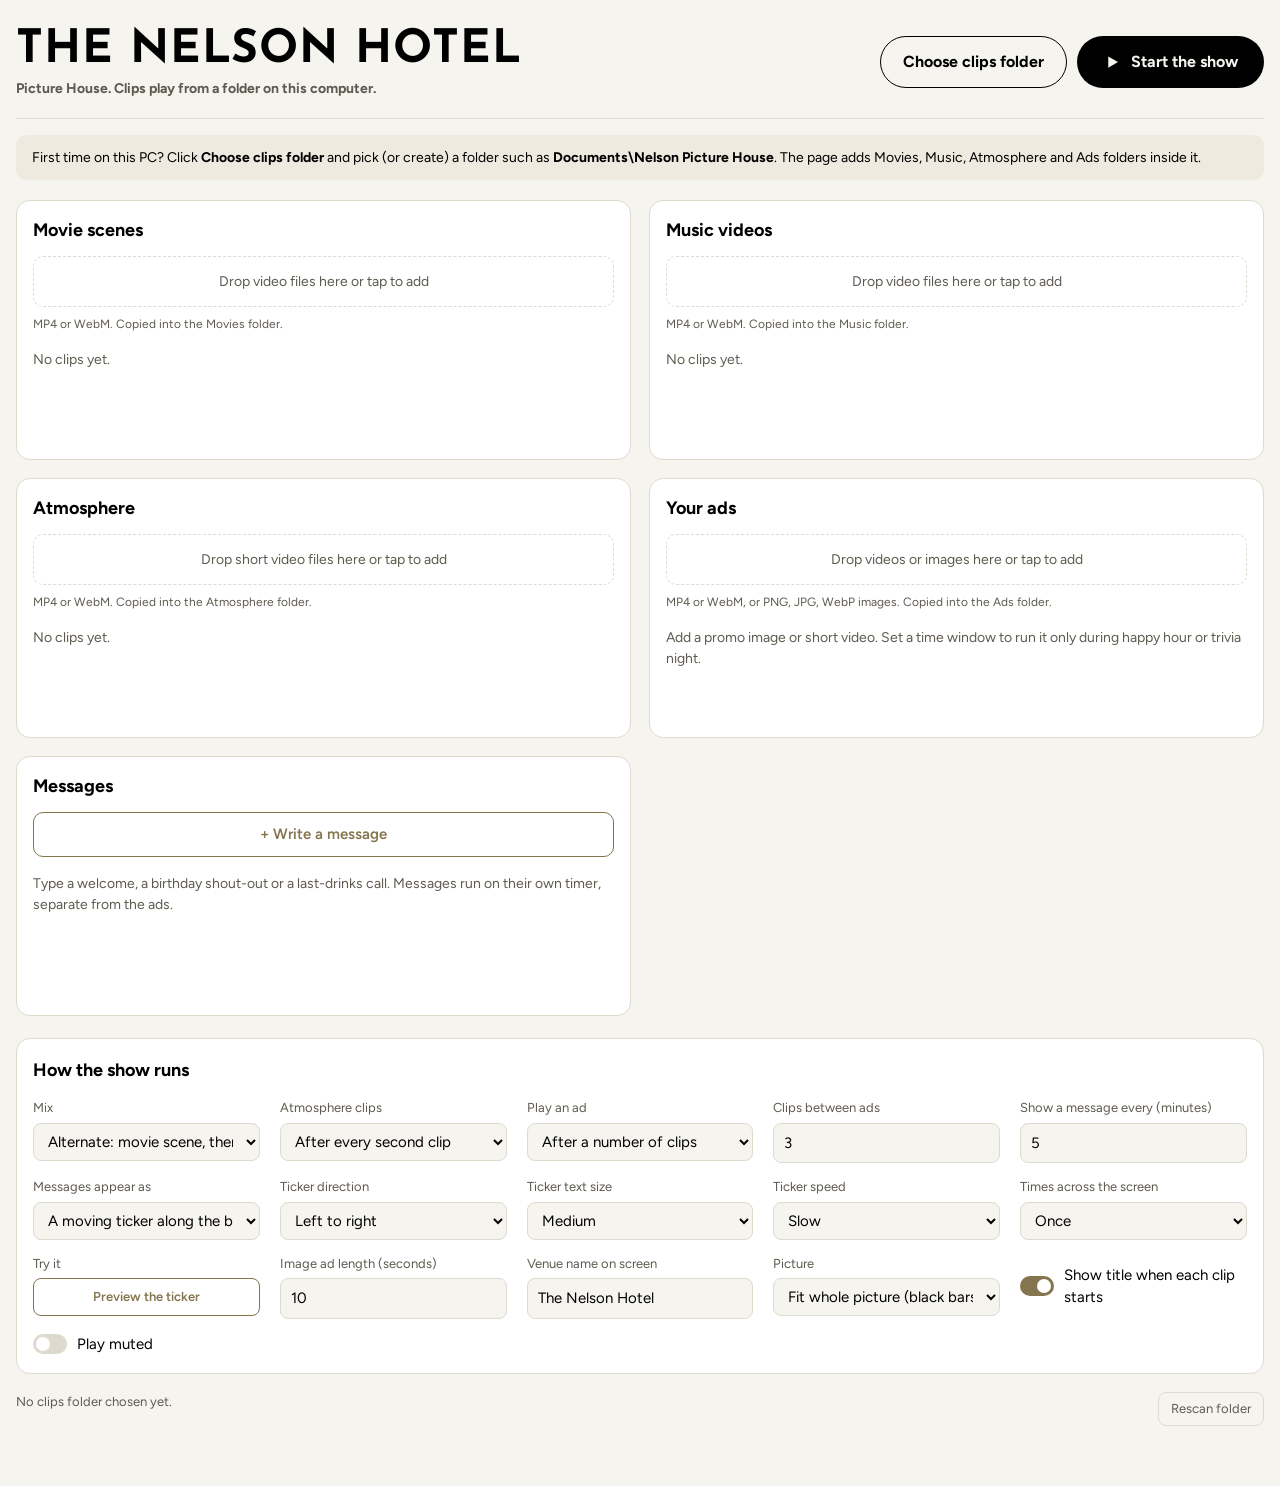
==== nelson/index.html @ 06bdaa3f "Add Nelson Hotel Picture House (plays clips from a folder on the PC)" ====
<!DOCTYPE html>
<html lang="en-AU">
<head>
<meta charset="utf-8">
<meta name="viewport" content="width=device-width, initial-scale=1, viewport-fit=cover">
<title>The Nelson Hotel Picture House</title>
<link rel="preconnect" href="https://fonts.googleapis.com">
<link rel="preconnect" href="https://fonts.gstatic.com" crossorigin>
<link href="https://fonts.googleapis.com/css2?family=Josefin+Sans:wght@500;600;700&family=Baskervville:ital,wght@0,400;0,600;0,700;1,400&family=Figtree:wght@400;500;600;700&display=swap" rel="stylesheet">
<style>
@font-face{font-family:"Hill House";src:url("fonts/HillHouse.woff") format("woff"),url("https://s39888.pcdn.co/wp-content/uploads/2021/12/Hill_House.woff") format("woff");font-display:swap}
:root{
  box-sizing:border-box;
  padding-top:env(safe-area-inset-top,0px);
  padding-bottom:env(safe-area-inset-bottom,0px);
  --bg:#F6F4EF; --surface:#FFFFFF; --ink:#000000; --muted:#5E5A50;
  --line:#DEDACE; --brass:#84754E; --brass-soft:#EEEADF; --velvet:#000000;
  --on-brass:#FFFFFF;
  --display:"Hill House", "Josefin Sans", "Futura", sans-serif;
  --serif:"Baskervville", Baskerville, Georgia, serif;
  --ui:"Figtree", system-ui, -apple-system, "Segoe UI", Roboto, sans-serif;
}
@media (prefers-color-scheme: dark){
  :root:not([data-theme="light"]){
    --bg:#0E0E0E; --surface:#1A1A1A; --ink:#FFFFFF; --muted:#ABA697;
    --line:#34322C; --brass:#B3A274; --brass-soft:#2C291F; --velvet:#B3A274; --on-brass:#000000;
  }
}
:root[data-theme="dark"]{
  --bg:#0E0E0E; --surface:#1A1A1A; --ink:#FFFFFF; --muted:#ABA697;
  --line:#34322C; --brass:#B3A274; --brass-soft:#2C291F; --velvet:#B3A274; --on-brass:#000000;
}
html{scroll-padding-top:env(safe-area-inset-top,0px)}
*,*::before,*::after{box-sizing:border-box}
body{margin:0;background:var(--bg);color:var(--ink);font:15px/1.5 var(--ui);-webkit-font-smoothing:antialiased}
button,input,select{font:inherit;color:inherit}
:focus-visible{outline:2px solid var(--brass);outline-offset:2px}

.wrap{max-width:1500px;margin:0 auto;padding:20px 16px 60px}
.top{display:flex;align-items:center;justify-content:space-between;gap:16px;flex-wrap:wrap;padding:8px 0 22px;border-bottom:1px solid var(--line);margin-bottom:24px}
.brand{font-family:var(--display);font-size:clamp(30px,5vw,46px);line-height:1;letter-spacing:.02em;margin:0;color:var(--ink)}
.brand small{display:block;font-family:var(--ui);font-size:14px;color:var(--muted);letter-spacing:0;margin-top:8px}
.play-btn{display:inline-flex;align-items:center;gap:10px;background:var(--velvet);color:var(--bg);border:0;border-radius:999px;padding:14px 26px;font-weight:700;font-size:16px;cursor:pointer}
.play-btn:hover{filter:brightness(1.08)}
.play-btn svg{width:18px;height:18px}

.grid{display:grid;grid-template-columns:repeat(2,minmax(0,1fr));gap:18px}
@media (min-width:1500px){.grid{grid-template-columns:repeat(4,minmax(0,1fr))}}
@media (max-width:640px){.grid{grid-template-columns:1fr}}
.reel{background:var(--surface);border:1px solid var(--line);border-radius:14px;display:flex;flex-direction:column;min-height:260px}
.reel-head{padding:16px 16px 12px;display:flex;justify-content:space-between;align-items:baseline;gap:8px}
.reel-head h2{margin:0;font-size:18px;font-weight:700}
.count{color:var(--muted);font-size:13px}
.drop{margin:0 16px 12px;border:1.5px dashed var(--line);border-radius:10px;padding:14px;text-align:center;color:var(--muted);font-size:14px;cursor:pointer;transition:border-color .15s,background .15s}
.drop:hover,.drop.over{border-color:var(--brass);background:var(--brass-soft);color:var(--ink)}
.drop input{display:none}
.drop.busy{pointer-events:none;opacity:.6}
.readonly .drop,.readonly .icon[data-a=del],.readonly .switch,.readonly #wipe{display:none}
.readonly .name,.readonly .detail input,.readonly .settings select,.readonly .settings input{pointer-events:none}
.limit{margin:-4px 16px 10px;font-size:12px;color:var(--muted)}
.items{list-style:none;margin:0;padding:0 8px 8px;display:flex;flex-direction:column;gap:2px}
.item{border-radius:8px;padding:8px}
.item:hover{background:var(--bg)}
.row{display:flex;align-items:center;gap:8px;flex-wrap:wrap}
.thumb{width:44px;height:30px;border-radius:4px;background:var(--bg);flex:none;object-fit:cover;display:grid;place-items:center;color:var(--muted);font-size:11px;border:1px solid var(--line)}
.name{flex:1 1 120px;min-width:90px;border:1px solid transparent;background:transparent;border-radius:6px;padding:4px 6px;font-weight:500;text-overflow:ellipsis}
.name:hover{border-color:var(--line)}
.name:focus{border-color:var(--brass);background:var(--surface)}
.icon{border:0;background:transparent;width:30px;height:30px;border-radius:6px;display:grid;place-items:center;color:var(--muted);cursor:pointer;flex:none}
.icon:hover{background:var(--line);color:var(--ink)}
.icon svg{width:16px;height:16px}
.switch{position:relative;width:34px;height:20px;flex:none}
.switch input{opacity:0;width:0;height:0;position:absolute}
.switch span{position:absolute;inset:0;background:var(--line);border-radius:20px;cursor:pointer;transition:background .15s}
.switch span::after{content:"";position:absolute;width:14px;height:14px;left:3px;top:3px;background:#fff;border-radius:50%;transition:transform .15s}
.switch input:checked+span{background:var(--brass)}
.switch input:checked+span::after{transform:translateX(14px)}
.switch input:focus-visible+span{outline:2px solid var(--brass);outline-offset:2px}
.item.off .name,.item.off .thumb{opacity:.45}
.detail{display:none;grid-template-columns:repeat(2,minmax(0,1fr));gap:8px 10px;padding:10px 4px 4px 54px;font-size:13px;color:var(--muted)}
.item.open .detail{display:grid}
.detail label{display:flex;flex-direction:column;gap:3px}
.detail input{border:1px solid var(--line);background:var(--surface);border-radius:6px;padding:5px 7px;width:100%}
.detail .full{grid-column:1/-1}
.days{display:flex;flex-wrap:wrap;gap:6px;align-items:center}
.days button{border:1px solid var(--line);background:var(--surface);color:var(--ink);border-radius:999px;padding:4px 10px;font-size:13px;cursor:pointer}
.days button.on{background:var(--brass);border-color:var(--brass);color:var(--on-brass)}
.tag{font-size:11px;font-weight:600;color:var(--brass);background:var(--brass-soft);border-radius:999px;padding:2px 8px;white-space:nowrap;flex:none}
.thumb.txt{font-family:var(--display);font-size:15px;color:var(--brass)}
.compose{margin:0 16px 10px;display:flex;flex-direction:column;gap:8px}
.compose>button{border:1px solid var(--brass);background:transparent;color:var(--brass);border-radius:10px;padding:10px;font-weight:600;cursor:pointer}
.compose>button:hover{background:var(--brass-soft)}
.compose form{display:none;flex-direction:column;gap:8px;background:var(--bg);border-radius:10px;padding:12px}
.compose.open form{display:flex}.compose.open>button{display:none}
.compose input{border:1px solid var(--line);background:var(--surface);border-radius:8px;padding:8px 10px}
.compose .acts{display:flex;gap:8px;justify-content:flex-end}
.compose .acts button{border:0;border-radius:8px;padding:8px 14px;font-weight:600;cursor:pointer}
.compose .acts .go{background:var(--velvet);color:var(--bg)}
.compose .acts .cancel{background:transparent;color:var(--muted)}
.readonly .compose{display:none}
.tktest{border:1px solid var(--brass);background:transparent;color:var(--brass);border-radius:8px;padding:8px 10px;font-weight:600;cursor:pointer}
.tktest:hover{background:var(--brass-soft)}
#ticker{position:absolute;left:0;right:0;bottom:env(safe-area-inset-bottom,0px);height:2.1em;background:rgba(0,0,0,.9);border-top:2px solid #B3A274;border-bottom:2px solid #B3A274;overflow:hidden;opacity:0;transition:opacity .5s ease;z-index:3;font-size:3vw;pointer-events:none}
#ticker.show{opacity:1}
#ticker.s{font-size:2vw}#ticker.m{font-size:3vw}#ticker.l{font-size:4.2vw}#ticker.xl{font-size:5.6vw}
#ticker .tt{position:absolute;top:50%;left:0;white-space:nowrap;color:#FFFFFF;font-weight:800;line-height:1;transform:translateY(-50%);will-change:transform}
#ticker .tt .tv{font-family:var(--display);font-weight:400;color:#B3A274;margin-right:.6em}
#ticker .tt .ts{font-weight:500;opacity:.85}
#ticker .tt .dot{color:#B3A274;margin:0 .55em}
#banner{position:absolute;left:0;right:0;bottom:0;padding:1.6vw 4vw calc(1.8vw + env(safe-area-inset-bottom,0px));background:linear-gradient(rgba(0,0,0,.92),rgba(0,0,0,.97));border-top:3px solid #B3A274;color:#FFFFFF;display:flex;align-items:center;gap:2.4vw;transform:translateX(-105%);transition:transform .9s cubic-bezier(.2,.8,.2,1);z-index:2}
#banner.show{transform:none}
#banner.out{transform:translateX(105%);transition:transform .9s cubic-bezier(.6,0,.8,.2)}
#banner.reset{transition:none}
#banner .bv{font-family:var(--display);color:#B3A274;font-size:1.9vw;white-space:nowrap;padding-right:2.4vw;border-right:1px solid rgba(132,117,78,.65)}
#banner .bt{display:flex;flex-direction:column;min-width:0}
#banner #bHead{font-weight:800;font-size:3vw;line-height:1.1}
#banner #bSub{font-weight:500;font-size:1.7vw;opacity:.85;margin-top:.3vw}
#banner #bSub:empty{display:none}
#msg{position:absolute;inset:0;background:#000000;color:#FFFFFF;opacity:0;transition:opacity .45s ease;display:flex;flex-direction:column;justify-content:center;padding:0 9vw;overflow:hidden}
#msg.show{opacity:1}
#msg .mf{position:absolute;inset:2.5vw;border:3px solid #B3A274}
#msg .mf::after{content:"";position:absolute;inset:.8vw;border:1px solid rgba(132,117,78,.65)}
#msg .mb{position:absolute;right:-26vw;top:50%;width:70vw;height:70vw;transform:translateY(-50%);background:repeating-conic-gradient(from 0deg,rgba(132,117,78,.65) 0 1.2deg,transparent 1.2deg 9deg);-webkit-mask:radial-gradient(circle,transparent 0 13vw,#000 13.1vw 34vw,transparent 34.1vw);mask:radial-gradient(circle,transparent 0 13vw,#000 13.1vw 34vw,transparent 34.1vw);opacity:.55}
#msg .mv{font-family:var(--display);color:#B3A274;font-size:4.2vw;line-height:1;position:relative}
#msg .mh{font-weight:900;line-height:.98;letter-spacing:-.02em;margin-top:2vw;position:relative;max-width:66vw;overflow-wrap:break-word}
#msg .ms{font-weight:700;font-size:3.6vw;margin-top:2vw;position:relative;max-width:66vw;color:#FFFFFF}
#msg .mfoot{position:absolute;left:9vw;right:9vw;bottom:5vw;display:flex;justify-content:space-between;font-size:1.7vw;font-weight:500}
#msg .mfoot b{font-family:var(--display);font-weight:400;color:#B3A274;font-size:2.2vw}
.brand small{text-transform:none}
.hdr-acts{display:flex;gap:10px;flex-wrap:wrap}
.folder-btn{border:1px solid var(--velvet);background:transparent;color:var(--velvet);border-radius:999px;padding:13px 22px;font-weight:700;font-size:16px;cursor:pointer}
.folder-btn:hover{background:var(--brass-soft)}
.folder-note{margin:-8px 0 20px;padding:12px 16px;border-radius:10px;background:var(--brass-soft);font-size:14px;display:none}
.folder-note.show{display:block}
.empty{padding:6px 16px 18px;color:var(--muted);font-size:14px}

.settings{margin-top:22px;background:var(--surface);border:1px solid var(--line);border-radius:14px;padding:18px 16px}
.settings h2{margin:0 0 14px;font-size:18px}
.opts{display:grid;grid-template-columns:repeat(auto-fit,minmax(210px,1fr));gap:14px 20px}
.opt{display:flex;flex-direction:column;gap:5px;font-size:13px;color:var(--muted)}
.opt select,.opt input[type=number],.opt input[type=text]{border:1px solid var(--line);background:var(--bg);border-radius:8px;padding:8px 10px;font-size:15px;color:var(--ink)}
.opt.inline{flex-direction:row;align-items:center;gap:10px;color:var(--ink);font-size:15px}
.foot{margin-top:18px;color:var(--muted);font-size:13px;display:flex;justify-content:space-between;gap:12px;flex-wrap:wrap}
.foot button{background:transparent;border:1px solid var(--line);border-radius:8px;padding:6px 12px;cursor:pointer;color:var(--muted)}
.foot button:hover{color:var(--velvet);border-color:var(--velvet)}
.toast{position:fixed;left:50%;bottom:calc(24px + env(safe-area-inset-bottom,0px));transform:translateX(-50%) translateY(20px);opacity:0;background:var(--ink);color:var(--bg);padding:10px 18px;border-radius:999px;font-size:14px;transition:all .25s;pointer-events:none;z-index:50;max-width:90vw}
.toast.show{opacity:1;transform:translateX(-50%) translateY(0)}

/* Stage */
#stage{position:fixed;inset:0;background:#000;z-index:100;display:none;cursor:none;overflow:hidden}
#stage.on{display:block}
#stage.pointer{cursor:default}
#stage video,#stage img{position:absolute;inset:0;width:100%;height:100%;object-fit:contain;opacity:0;transition:opacity .45s ease}
#stage .show{opacity:1}
#stage.fill video,#stage.fill img{object-fit:cover}
.lower{position:absolute;left:clamp(20px,4vw,60px);bottom:calc(clamp(20px,5vh,60px) + env(safe-area-inset-bottom,0px));color:#FFFFFF;opacity:0;transform:translateY(10px);transition:all .6s ease;text-shadow:0 2px 12px rgba(0,0,0,.8);max-width:70vw}
.lower.show{opacity:1;transform:none}
.lower .venue{font-family:var(--display);font-size:clamp(14px,1.6vw,22px);color:#B3A274;letter-spacing:.04em}
.lower .title{font-weight:700;font-size:clamp(20px,2.8vw,40px);line-height:1.15}
.ctrl{position:absolute;left:0;right:0;top:0;padding:calc(14px + env(safe-area-inset-top,0px)) 18px 14px;display:flex;gap:8px;justify-content:flex-end;background:linear-gradient(rgba(0,0,0,.7),transparent);opacity:0;transition:opacity .2s}
#stage.pointer .ctrl{opacity:1}
.ctrl button{background:rgba(255,255,255,.14);color:#fff;border:0;border-radius:999px;padding:9px 16px;font-weight:600;cursor:pointer}
.ctrl button:hover{background:rgba(255,255,255,.26)}
.ctrl .np{margin-right:auto;color:#ccc;font-size:14px;align-self:center;overflow:hidden;text-overflow:ellipsis;white-space:nowrap}
.idle{position:absolute;inset:0;display:none;place-items:center;text-align:center;color:#B3AA98;padding:20px}
.idle.show{display:grid}
.idle h3{font-family:var(--display);color:#B3A274;font-size:clamp(30px,5vw,60px);margin:0 0 8px;font-weight:400}
@media (prefers-reduced-motion:reduce){#stage video,#stage img,.lower,.toast{transition:none}}

/* Nelson identity: Hill House caps for display, Baskervville for supporting lines */
.brand,#ticker .tt .tv,#banner .bv,#msg .mv,#msg .mfoot b,.lower .venue,.idle h3,.thumb.txt{text-transform:uppercase}
#banner #bHead,#msg .mh,#ticker .tt{font-family:var(--display);text-transform:uppercase;font-weight:600;letter-spacing:.01em}
#banner #bSub,#msg .ms,#msg .mfoot span,#ticker .tt .ts,.lower .title{font-family:var(--serif)}
#msg .ms{font-weight:400;font-style:italic}
</style>
</head>
<body>
<div class="wrap">
  <header class="top">
    <h1 class="brand"><span id="brandName">The Nelson Hotel</span><small id="sub">Picture House. Clips play from a folder on this computer.</small></h1>
    <div class="hdr-acts"><button class="folder-btn" id="folderBtn">Choose clips folder</button>
    <button class="play-btn" id="startBtn"><svg viewBox="0 0 24 24" fill="currentColor"><path d="M7 4.5v15l13-7.5z"/></svg>Start the show</button></div>
  </header>
  <div class="folder-note" id="folderNote"></div>

  <div class="grid" id="grid"></div>

  <section class="settings">
    <h2>How the show runs</h2>
    <div class="opts">
      <label class="opt">Mix
        <select id="mix">
          <option value="alternate">Alternate: movie scene, then music video</option>
          <option value="shuffle">Shuffle everything</option>
          <option value="movies">Movie scenes only</option>
          <option value="music">Music videos only</option>
        </select>
      </label>
      <label class="opt">Atmosphere clips
        <select id="atmos">
          <option value="1">Between every clip</option>
          <option value="2">After every second clip</option>
          <option value="0">Off</option>
        </select>
      </label>
      <label class="opt">Play an ad
        <select id="adMode">
          <option value="clips">After a number of clips</option>
          <option value="minutes">After a number of minutes</option>
          <option value="never">Never</option>
        </select>
      </label>
      <label class="opt"><span id="adEveryLabel">Clips between ads</span>
        <input type="number" id="adEvery" min="1" max="120" value="3">
      </label>
      <label class="opt">Show a message every (minutes)
        <input type="number" id="msgEvery" min="1" max="120" value="5">
      </label>
      <label class="opt">Messages appear as
        <select id="msgStyle">
          <option value="ticker">A moving ticker along the bottom</option>
          <option value="banner">A banner over the show</option>
          <option value="full">A full-screen slide</option>
        </select>
      </label>
      <label class="opt tk">Ticker direction
        <select id="tkDir">
          <option value="ltr">Left to right</option>
          <option value="rtl">Right to left</option>
        </select>
      </label>
      <label class="opt tk">Ticker text size
        <select id="tkSize">
          <option value="s">Small</option>
          <option value="m">Medium</option>
          <option value="l">Large</option>
          <option value="xl">Extra large</option>
        </select>
      </label>
      <label class="opt tk">Ticker speed
        <select id="tkSpeed">
          <option value="6">Very slow</option>
          <option value="10">Slow</option>
          <option value="15">Medium</option>
          <option value="22">Fast</option>
        </select>
      </label>
      <label class="opt tk">Times across the screen
        <select id="tkPasses">
          <option value="1">Once</option>
          <option value="2">Twice</option>
          <option value="3">Three times</option>
        </select>
      </label>
      <label class="opt tk"><span>Try it</span><button type="button" id="tkTest" class="tktest">Preview the ticker</button></label>
      <label class="opt bn">Message stays up for (seconds)
        <input type="number" id="msgDur" min="4" max="120" value="12">
      </label>
      <label class="opt">Image ad length (seconds)
        <input type="number" id="imgDur" min="3" max="120" value="10">
      </label>
      <label class="opt">Venue name on screen
        <input type="text" id="venue" placeholder="The Nelson Hotel">
      </label>
      <label class="opt">Picture
        <select id="fit">
          <option value="contain">Fit whole picture (black bars)</option>
          <option value="cover">Fill the screen (crops edges)</option>
        </select>
      </label>
      <label class="opt inline"><span class="switch"><input type="checkbox" id="showTitle" checked><span></span></span>Show title when each clip starts</label>
      <label class="opt inline"><span class="switch"><input type="checkbox" id="muted"><span></span></span>Play muted</label>
    </div>
  </section>

  <div class="foot">
    <span id="storage">Checking storage…</span>
    <button id="rescan">Rescan folder</button>
  </div>
</div>

<div id="stage">
  <video id="vA" playsinline preload="auto"></video>
  <video id="vB" playsinline preload="auto"></video>
  <img id="img" alt="">
  <div class="lower" id="lower"><div class="venue" id="lVenue"></div><div class="title" id="lTitle"></div></div>
  <div id="msg"><div class="mb"></div><div class="mf"></div><div class="mv" id="mDay"></div><div class="mh" id="mHead"></div><div class="ms" id="mSub"></div><div class="mfoot"><b id="mVenue">The Nelson Hotel</b><span>232 Oxford St, Bondi Junction</span></div></div>
  <div id="ticker"><div class="tt" id="tkText"></div></div>
  <div id="banner"><div class="bv" id="bVenue"></div><div class="bt"><span id="bHead"></span><span id="bSub"></span></div></div>
  <div class="idle" id="idle"><div><h3>Nothing to play</h3><p>Add clips or switch some on, then start again.</p></div></div>
  <div class="ctrl">
    <span class="np" id="np"></span>
    <button id="pauseBtn">Pause</button>
    <button id="skipBtn">Skip</button>
    <button id="adNowBtn">Play ad now</button>
    <button id="msgNowBtn">Show message</button>
    <button id="exitBtn">Exit</button>
  </div>
</div>

<input type="file" id="dirInput" webkitdirectory multiple hidden>
<div class="toast" id="toast"></div>

<script>
(function(){
const CATS=[
  {key:"movies",label:"Movie scenes",hint:"Drop video files here or tap to add",accept:"video/*"},
  {key:"music",label:"Music videos",hint:"Drop video files here or tap to add",accept:"video/*"},
  {key:"atmos",label:"Atmosphere",hint:"Drop short video files here or tap to add",accept:"video/*"},
  {key:"ads",label:"Your ads",hint:"Drop videos or images here or tap to add",accept:"video/*,image/*"},
  {key:"msgs",label:"Messages",hint:"",accept:""}
];
const $=id=>document.getElementById(id);
let items=[]; // {id,cat,name,type,blob,active,start,end,from,to}
let db=null;

function toast(msg){const t=$("toast");t.textContent=msg;t.classList.add("show");clearTimeout(t._h);t._h=setTimeout(()=>t.classList.remove("show"),2600)}

/* ---------- Local library: clips live in a folder on this PC ---------- */
// Folder layout: <chosen folder>/Movies, /Music, /Atmosphere, /Ads (created if missing).
// Per-clip settings and messages are kept in this browser on this PC.
const FOLDERS={movies:"Movies",music:"Music",atmos:"Atmosphere",ads:"Ads"};
const FS_OK="showDirectoryPicker" in window;
let ROOT=null,canWrite=false,metaT=null;
let META={},MSGS=[];
try{META=JSON.parse(localStorage.getItem("nelson-ph-meta")||"{}")}catch(e){}
try{MSGS=JSON.parse(localStorage.getItem("nelson-ph-msgs")||"[]")}catch(e){}
function persist(){try{localStorage.setItem("nelson-ph-meta",JSON.stringify(META));localStorage.setItem("nelson-ph-msgs",JSON.stringify(MSGS))}catch(e){toast("Couldn't save settings in this browser.")}}
function src(it){if(!it.file)return "";return it.url||(it.url=URL.createObjectURL(it.file))}
const KEEP=["name","active","start","end","from","to","days","dur"];
function save(it){
  if(it.cat==="msgs"){const m=MSGS.find(x=>x.id===it.id);if(m){m.name=it.name;m.sub=it.sub||"";m.active=it.active;m.days=it.days||[];m.from=it.from||"";m.to=it.to||""}}
  else{const o={};KEEP.forEach(k=>o[k]=it[k]);META[it.id]=o}
  persist();
}
// Remember the folder between visits (IndexedDB can hold the folder handle)
function idb(){return new Promise((res,rej)=>{const r=indexedDB.open("nelson-ph",1);r.onupgradeneeded=()=>r.result.createObjectStore("kv");r.onsuccess=()=>res(r.result);r.onerror=()=>rej(r.error)})}
async function kvGet(k){try{const d=await idb();return await new Promise(r=>{const q=d.transaction("kv").objectStore("kv").get(k);q.onsuccess=()=>r(q.result);q.onerror=()=>r(null)})}catch(e){return null}}
async function kvSet(k,v){try{const d=await idb();d.transaction("kv","readwrite").objectStore("kv").put(v,k)}catch(e){}}
function note(t){const n=$("folderNote");n.innerHTML=t||"";n.classList.toggle("show",!!t)}
async function pickFolder(){
  if(!FS_OK){$("dirInput").click();return}
  try{const h=await window.showDirectoryPicker({id:"nelson-ph",mode:"readwrite"});ROOT=h;await kvSet("root",h);await connect(true)}
  catch(e){if(e&&e.name!=="AbortError")toast("Couldn't open that folder.")}
}
async function connect(fromClick){
  if(!ROOT)return false;
  let p=await ROOT.queryPermission({mode:"readwrite"});
  if(p!=="granted"&&fromClick)p=await ROOT.requestPermission({mode:"readwrite"});
  if(p!=="granted"){note('Click <b>Reconnect folder</b> to give this page access to your clips folder again (Chrome asks once per visit).');$("folderBtn").textContent="Reconnect folder";return false}
  canWrite=true;await scan();return true;
}
async function scan(){
  if(!ROOT)return;
  const found=[];
  for(const [cat,name] of Object.entries(FOLDERS)){
    let dir;try{dir=await ROOT.getDirectoryHandle(name,{create:true})}catch(e){continue}
    for await (const [fname,h] of dir.entries()){
      if(h.kind!=="file"||fname.startsWith("."))continue;
      const file=await h.getFile();const type=typeOf(file);
      if(!type||(cat!=="ads"&&type.startsWith("image")))continue;
      found.push(mkItem(cat,file,type,fname));
    }
  }
  setItems(found);
  $("folderBtn").textContent="Change folder";note("");
  $("sub").textContent="Picture House. Playing from the “"+ROOT.name+"” folder on this computer.";
}
function loadFileList(list){ // fallback for browsers without folder access (read-only for this visit)
  const found=[];
  for(const f of list){
    const parts=(f.webkitRelativePath||f.name).split("/");if(parts.length<3)continue;
    const sub=parts[parts.length-2].toLowerCase();
    const cat=Object.keys(FOLDERS).find(k=>FOLDERS[k].toLowerCase()===sub);if(!cat)continue;
    const type=typeOf(f);if(!type||(cat!=="ads"&&type.startsWith("image")))continue;
    found.push(mkItem(cat,f,type,f.name));
  }
  canWrite=false;setItems(found);
  note("This browser can only read the folder for this visit, so adding or removing clips here is off. Use Google Chrome or Microsoft Edge for the full version.");
}
function mkItem(cat,file,type,fname){
  const id=cat+"/"+fname,m=META[id]||{};
  return {id,cat,file,type,fname,name:m.name||fname.replace(/\.[^.]+$/,"").replace(/[_-]+/g," "),
    active:m.active!==false,start:m.start||0,end:m.end||0,from:m.from||"",to:m.to||"",days:m.days||[],dur:m.dur||0,added:file.lastModified};
}
function setItems(found){
  items.forEach(i=>{if(i.url)URL.revokeObjectURL(i.url)});
  found.sort((a,b)=>a.added-b.added);
  items=[...found,...MSGS.map(m=>({...m,cat:"msgs",type:"text/message"}))];
  render();storage();
  // fill in video lengths in the background
  (async()=>{for(const it of found){if(it.dur||!it.type.startsWith("video"))continue;it.dur=await probeDur(it.file);if(it.dur){save(it)}}render()})();
}

/* ---------- Settings (kept in this browser) ---------- */
const DEF={tkDir:"ltr",tkSize:"m",tkSpeed:"10",tkPasses:"1",msgEvery:5,msgStyle:"ticker",msgDur:12,atmos:"2",mix:"alternate",adMode:"clips",adEvery:3,imgDur:10,venue:"The Nelson Hotel",fit:"contain",showTitle:true,muted:false};
let S={...DEF};
try{const raw=localStorage.getItem("nelson-ph-settings");if(raw)S={...DEF,...JSON.parse(raw)}}catch(e){}
let saveT=null;
function saveS(){
  try{localStorage.setItem("nelson-ph-settings",JSON.stringify(S))}catch(e){}
}
function paintSettings(){
  ["tkDir","tkSize","tkSpeed","tkPasses","msgEvery","msgStyle","msgDur","atmos","mix","adMode","adEvery","imgDur","venue","fit"].forEach(k=>{const el=$(k);if(document.activeElement!==el)el.value=S[k]});
  ["showTitle","muted"].forEach(k=>$(k).checked=S[k]);
  syncLabels();
}
function bindSettings(){
  ["tkDir","tkSize","tkSpeed","tkPasses","msgEvery","msgStyle","msgDur","atmos","mix","adMode","adEvery","imgDur","venue","fit"].forEach(k=>{const el=$(k);el.addEventListener("input",()=>{S[k]=el.type==="number"?Math.max(+el.min||0,+el.value||0):el.value;saveS();syncLabels()})});
  ["showTitle","muted"].forEach(k=>{const el=$(k);el.addEventListener("change",()=>{S[k]=el.checked;saveS()})});
  paintSettings();
}
function syncLabels(){
  document.querySelectorAll(".opt.tk").forEach(e=>e.style.display=S.msgStyle==="ticker"?"":"none");
  document.querySelectorAll(".opt.bn").forEach(e=>e.style.display=S.msgStyle==="ticker"?"none":"");
  $("adEveryLabel").textContent=S.adMode==="minutes"?"Minutes between ads":"Clips between ads";
  $("adEvery").disabled=S.adMode==="never";
  $("brandName").textContent=S.venue||"The Nelson Hotel";
}

/* ---------- Library UI ---------- */
const ICON={
  gear:'<svg viewBox="0 0 24 24" fill="none" stroke="currentColor" stroke-width="2"><path d="M4 6h10M18 6h2M4 12h4M12 12h8M4 18h12M20 18h0"/><circle cx="16" cy="6" r="2"/><circle cx="10" cy="12" r="2"/><circle cx="18" cy="18" r="2"/></svg>',
  bin:'<svg viewBox="0 0 24 24" fill="none" stroke="currentColor" stroke-width="2"><path d="M4 7h16M9 7V4h6v3M6 7l1 13h10l1-13"/></svg>',
  play:'<svg viewBox="0 0 24 24" fill="currentColor"><path d="M8 5v14l11-7z"/></svg>'
};
function esc(s){return String(s).replace(/[&<>"]/g,c=>({"&":"&amp;","<":"&lt;",">":"&gt;",'"':"&quot;"}[c]))}
let uploading={};
function render(){
  const g=$("grid");
  if(g.contains(document.activeElement)&&document.activeElement.matches("input.name,.detail input,.compose input"))return; // don't clobber typing
  const open=new Set([...g.querySelectorAll(".item.open")].map(li=>li.dataset.id));
  g.innerHTML="";
  CATS.forEach(c=>{
    const list=items.filter(i=>i.cat===c.key);
    const on=list.filter(i=>i.active).length;
    const sec=document.createElement("section");sec.className="reel";
    const busy=uploading[c.key];
    sec.innerHTML=`<div class="reel-head"><h2>${c.label}</h2><span class="count">${list.length?on+" of "+list.length+" on":""}</span></div>
      ${c.key==="msgs"?"":`<label class="drop${busy?" busy":""}" tabindex="0">${busy?"Uploading "+busy+"…":c.hint}<input type="file" multiple accept="${c.key==="ads"?"video/mp4,video/webm,image/png,image/jpeg,image/webp,image/gif":"video/mp4,video/webm"}"></label>
      <div class="limit">MP4 or WebM${c.key==="ads"?", or PNG, JPG, WebP images":""}. Copied into the ${FOLDERS[c.key]} folder.</div>`}
      ${c.key==="msgs"?`<div class="compose"><button type="button">+ Write a message</button>
        <form><input name="h" maxlength="80" placeholder="Big text, e.g. Happy 40th, Sarah!" required>
        <input name="s" maxlength="120" placeholder="Smaller line (optional), e.g. Drinks on the house at 9"><div class="acts"><button type="button" class="cancel">Cancel</button><button class="go">Add to the show</button></div></form></div>`:""}
      ${list.length?"":`<div class="empty">${c.key==="msgs"?"Type a welcome, a birthday shout-out or a last-drinks call. Messages run on their own timer, separate from the ads.":c.key==="ads"?"Add a promo image or short video. Set a time window to run it only during happy hour or trivia night.":"No clips yet."}</div>`}
      <ul class="items"></ul>`;
    const ul=sec.querySelector("ul");
    list.forEach(it=>{const li=itemEl(it);if(open.has(it.id))li.classList.add("open");ul.appendChild(li)});
    const drop=sec.querySelector(".drop"),inp=drop&&drop.querySelector("input");
    if(drop){inp.addEventListener("change",()=>{addFiles(inp.files,c.key);inp.value=""});
    drop.addEventListener("keydown",e=>{if(e.key==="Enter"||e.key===" "){e.preventDefault();inp.click()}});
    ["dragenter","dragover"].forEach(ev=>drop.addEventListener(ev,e=>{e.preventDefault();drop.classList.add("over")}));
    ["dragleave","drop"].forEach(ev=>drop.addEventListener(ev,e=>{e.preventDefault();drop.classList.remove("over")}));
    drop.addEventListener("drop",e=>addFiles(e.dataTransfer.files,c.key));}
    const comp=sec.querySelector(".compose");
    if(comp){const f=comp.querySelector("form");
      comp.querySelector(":scope>button").addEventListener("click",()=>{comp.classList.add("open");f.h.focus()});
      f.querySelector(".cancel").addEventListener("click",()=>{comp.classList.remove("open");f.reset()});
      f.addEventListener("submit",e=>{e.preventDefault();addMessage(f.h.value,f.s.value);f.reset();comp.classList.remove("open")});
    }
    g.appendChild(sec);
  });
}
function itemEl(it){
  const li=document.createElement("li");li.className="item"+(it.active?"":" off");li.dataset.id=it.id;
  const isMsg=it.type==="text/message";
  const isImg=isMsg||(it.type||"").startsWith("image");
  const dsum=daySummary(it.days);
  li.innerHTML=`<div class="row">
      ${isMsg?`<span class="thumb txt">Aa</span>`:isImg?`<img class="thumb" alt="" loading="lazy" src="${src(it)}">`:`<span class="thumb">${it.dur?fmt(it.dur):"video"}</span>`}
      <input class="name" value="${esc(it.name)}" aria-label="${isMsg?"Message":"Title"}">
      ${(it.cat==="ads"||it.cat==="msgs")&&dsum?`<span class="tag">${dsum}</span>`:""}
      <button class="icon" data-a="preview" title="Preview full screen">${ICON.play}</button>
      <button class="icon" data-a="more" title="Trim and timing">${ICON.gear}</button>
      <label class="switch" title="On or off"><input type="checkbox" ${it.active?"checked":""}><span></span></label>
      <button class="icon" data-a="del" title="Remove">${ICON.bin}</button>
    </div>
    <div class="detail">
      ${isImg?"":`<label>Start at (m:ss)<input data-f="start" placeholder="0:00" value="${it.start?fmt(it.start):""}"></label>
      <label>Stop at (m:ss)<input data-f="end" placeholder="end" value="${it.end?fmt(it.end):""}"></label>`}
      ${isMsg?`<label class="full">Smaller line<input data-f="sub" maxlength="120" placeholder="Optional" value="${esc(it.sub||"")}"></label>`:""}
      ${(it.cat==="ads"||it.cat==="msgs")?`<div class="full days" role="group" aria-label="Days">Show on ${DAYS.map((d,i)=>`<button type="button" data-day="${i}" class="${(it.days||[]).includes(i)?"on":""}">${d}</button>`).join("")}</div>
      <span class="full">No days picked means every day. Before 5am counts as the night before.</span>
      <label>Show from (time)<input type="time" data-f="from" value="${it.from||""}"></label>
      <label>Until (time)<input type="time" data-f="to" value="${it.to||""}"></label>
      <span class="full">Leave times blank to run all day. Overnight windows like 21:00 to 02:00 work.</span>`:""}
      ${isImg?"":`<span class="full">Trim to just the part you want on screen.</span>`}
    </div>`;
  li.querySelector(".name").addEventListener("change",e=>{it.name=e.target.value.trim()||it.name;save(it)});
  li.querySelector(".switch input").addEventListener("change",e=>{it.active=e.target.checked;li.classList.toggle("off",!it.active);save(it);updateCounts()});
  li.querySelector('[data-a="more"]').addEventListener("click",()=>li.classList.toggle("open"));
  li.querySelector('[data-a="del"]').addEventListener("click",()=>removeItem(it));
  li.querySelector('[data-a="preview"]').addEventListener("click",()=>startShow(it));
  li.querySelectorAll("[data-day]").forEach(b=>b.addEventListener("click",()=>{
    const d=+b.dataset.day;let ds=(it.days||[]).slice();
    ds=ds.includes(d)?ds.filter(x=>x!==d):[...ds,d].sort();
    it.days=ds;b.classList.toggle("on",ds.includes(d));
    const t=li.querySelector(".tag"),sum=daySummary(ds);
    if(t){if(sum)t.textContent=sum;else t.remove()}else if(sum){const sp=document.createElement("span");sp.className="tag";sp.textContent=sum;li.querySelector(".name").after(sp)}
    save(it);
  }));
  li.querySelectorAll("[data-f]").forEach(inp=>inp.addEventListener("change",()=>{
    const f=inp.dataset.f;
    if(f==="start"||f==="end"){const v=parseT(inp.value);if(inp.value&&v==null){toast("Use minutes:seconds, like 1:25");return}it[f]=v||0}
    else it[f]=inp.value;
    save(it);
  }));
  return li;
}
const DAYS=["Sun","Mon","Tue","Wed","Thu","Fri","Sat"];
function daySummary(ds){if(!ds||!ds.length||ds.length===7)return "";const o=[1,2,3,4,5,6,0].filter(d=>ds.includes(d));return o.map(d=>DAYS[d]).join(", ")}
async function addMessage(h,sub){
  h=(h||"").trim();sub=(sub||"").trim();if(!h)return;
  const m={id:"msg-"+Date.now(),name:h,sub,active:true,days:[],from:"",to:"",start:0,end:0,dur:0,added:Date.now()};
  MSGS.push(m);persist();items.push({...m,cat:"msgs",type:"text/message"});render();toast("Message added to the show");
}
function updateCounts(){document.querySelectorAll(".reel").forEach((sec,i)=>{const l=items.filter(x=>x.cat===CATS[i].key);sec.querySelector(".count").textContent=l.length?l.filter(x=>x.active).length+" of "+l.length+" on":""})}
function fmt(s){s=Math.round(s);const h=Math.floor(s/3600),m=Math.floor(s%3600/60),x=String(s%60).padStart(2,"0");return h?h+":"+String(m).padStart(2,"0")+":"+x:m+":"+x}
function parseT(v){if(!v)return 0;const p=v.trim().split(":").map(Number);if(p.some(isNaN))return null;return p.reduce((a,b)=>a*60+b,0)}
function probeDur(blob){return new Promise(res=>{const v=document.createElement("video");const u=URL.createObjectURL(blob);v.preload="metadata";v.onloadedmetadata=()=>{res(isFinite(v.duration)?v.duration:0);URL.revokeObjectURL(u)};v.onerror=()=>{res(0);URL.revokeObjectURL(u)};v.src=u})}

const OK_TYPES=["video/mp4","video/webm","image/png","image/jpeg","image/webp","image/gif"];
function typeOf(f){
  if(OK_TYPES.includes(f.type))return f.type;
  const ext=(f.name.split(".").pop()||"").toLowerCase();
  return {mp4:"video/mp4",m4v:"video/mp4",webm:"video/webm",png:"image/png",jpg:"image/jpeg",jpeg:"image/jpeg",webp:"image/webp",gif:"image/gif"}[ext]||"";
}
async function addFiles(files,cat){
  if(!ROOT||!canWrite){toast(FS_OK?"Choose your clips folder first.":"Adding clips needs Chrome or Edge. Copy files into the folder instead.");return}
  const arr=[...files];let ok=0;const problems=[];
  let dir;try{dir=await ROOT.getDirectoryHandle(FOLDERS[cat],{create:true})}catch(e){toast("Couldn't open the "+FOLDERS[cat]+" folder.");return}
  for(let n=0;n<arr.length;n++){
    const f=arr[n],type=typeOf(f);
    if(!type||(cat!=="ads"&&type.startsWith("image"))){problems.push(f.name+" is not MP4 or WebM"+(cat==="ads"?" or an image":""));continue}
    uploading[cat]=(arr.length>1?(n+1)+" of "+arr.length:f.name);render();
    try{const fh=await dir.getFileHandle(f.name,{create:true});const w=await fh.createWritable();await w.write(f);await w.close();ok++}
    catch(e){problems.push(f.name+": couldn't copy it into the folder"+(e&&e.name==="QuotaExceededError"?" (disk full)":""))}
  }
  delete uploading[cat];await scan();
  if(problems.length)toast(problems[0]+(problems.length>1?" (+"+(problems.length-1)+" more)":""));
  else if(ok)toast("Added "+ok+" "+(ok===1?"file":"files"));
}
async function removeItem(it){
  if(it.cat==="msgs"){
    if(!confirm("Delete the message \u201C"+it.name+"\u201D?"))return;
    MSGS=MSGS.filter(m=>m.id!==it.id);persist();items=items.filter(i=>i.id!==it.id);render();return;
  }
  if(!ROOT||!canWrite)return;
  if(!confirm("Delete "+it.fname+" from the "+FOLDERS[it.cat]+" folder on this computer?"))return;
  try{const dir=await ROOT.getDirectoryHandle(FOLDERS[it.cat]);await dir.removeEntry(it.fname);delete META[it.id];persist();toast("Removed "+it.name);await scan()}
  catch(e){toast("Couldn't delete it. It may be open in another program.")}
}
function storage(){
  const el=$("storage"),n=items.filter(i=>i.cat!=="msgs").length;
  if(!ROOT&&!n){el.textContent=FS_OK?"No clips folder chosen yet.":"Choose your clips folder to load the library.";return}
  const bytes=items.reduce((a,i)=>a+(i.file?i.file.size:0),0);
  el.textContent=n+" clips in the folder ("+gb(bytes)+"). "+MSGS.length+" messages.";
}
function gb(b){return b>=1e9?(b/1e9).toFixed(1)+" GB":Math.round((b||0)/1e6)+" MB"}
$("rescan").addEventListener("click",async()=>{if(ROOT){if(await connect(true))toast("Folder rescanned")}else pickFolder()});
$("folderBtn").addEventListener("click",async()=>{if(ROOT&&$("folderBtn").textContent==="Reconnect folder"){await connect(true)}else pickFolder()});
$("dirInput").addEventListener("change",e=>{loadFileList(e.target.files);e.target.value=""});

/* ---------- Scheduler ---------- */
let bags={},lastCat="music",sinceAtmos=0,lastWasAtmos=false,clipsSinceAd=0,lastAdAt=0,adIdx=0,queueAdNow=false,lastId=null;
function nowMins(){const d=new Date();return d.getHours()*60+d.getMinutes()}
function toM(t){if(!t)return null;const [h,m]=t.split(":").map(Number);return h*60+m}
function tradingDay(){const d=new Date();if(d.getHours()<5)d.setDate(d.getDate()-1);return d.getDay()}
function adLive(a){
  if(a.days&&a.days.length&&!a.days.includes(tradingDay()))return false;
  const f=toM(a.from),t=toM(a.to);if(f==null&&t==null)return true;
  const n=nowMins(),F=f==null?0:f,T=t==null?1440:t;
  return F<=T?(n>=F&&n<T):(n>=F||n<T);
}
function pool(cat){return items.filter(i=>i.cat===cat&&i.active)}
function fromBag(cat){
  const p=pool(cat);if(!p.length)return null;
  let b=(bags[cat]||[]).filter(id=>p.some(x=>x.id===id));
  if(!b.length){b=p.map(x=>x.id);for(let i=b.length-1;i>0;i--){const j=Math.floor(Math.random()*(i+1));[b[i],b[j]]=[b[j],b[i]]}
    if(b.length>1&&b[0]===lastId)b.push(b.shift())}
  const id=b.shift();bags[cat]=b;return p.find(x=>x.id===id);
}
function adDue(){
  if(queueAdNow)return true;
  if(S.adMode==="never")return false;
  if(S.adMode==="clips")return clipsSinceAd>=S.adEvery;
  return Date.now()-lastAdAt>=S.adEvery*60000;
}
let lastMsgAt=0,msgIdx=0,msgTimer=null,bannerTimer=null,bannerUp=false,queueMsgNow=false;
function liveMsgs(){return pool("msgs").filter(adLive)}
function msgDue(){return queueMsgNow||Date.now()-lastMsgAt>=Math.max(1,S.msgEvery)*60000}
function pickMsg(){const m=liveMsgs();if(!m.length)return null;const x=m[msgIdx%m.length];msgIdx++;lastMsgAt=Date.now();queueMsgNow=false;return x}
function showBanner(m){
  $("bVenue").textContent=(m.days&&m.days.length===1&&tradingDay()===m.days[0])?"Tonight":(S.venue||"The Nelson Hotel");
  $("bHead").textContent=m.name;$("bSub").textContent=m.sub||"";
  const vn=(S.venue||"The Nelson Hotel").toLowerCase().replace(/ hotel$/,"");
  $("bVenue").style.display=($("bVenue").textContent!=="Tonight"&&m.name.toLowerCase().includes(vn))?"none":"";
  $("lower").classList.remove("show");clearTimeout(titleTimer);
  const bn=$("banner");bn.classList.add("reset");bn.classList.remove("out","show");void bn.offsetWidth;bn.classList.remove("reset");
  bn.classList.add("show");bannerUp=true;
  clearTimeout(bannerTimer);bannerTimer=setTimeout(hideBanner,Math.max(4,S.msgDur)*1000);
}
let tkAnim=null,tkDone=null;
function msgLabel(m){return (m.days&&m.days.length===1&&tradingDay()===m.days[0])?"Tonight":""}
function showTicker(m,onDone){
  const tk=$("ticker"),tt=$("tkText");
  tk.className="show "+(S.tkSize||"m");
  const lab=msgLabel(m);
  tt.innerHTML=(lab?`<span class="tv">${esc(lab)}</span>`:"")+esc(m.name)+(m.sub?`<span class="dot">⬥</span><span class="ts">${esc(m.sub)}</span>`:"");
  $("lower").classList.remove("show");clearTimeout(titleTimer);
  bannerUp=true;tkDone=onDone||null;
  const W=tk.clientWidth,w=tt.scrollWidth,ltr=(S.tkDir||"ltr")==="ltr";
  const from=ltr?-w:W,to=ltr?W:-w;
  const pxps=(+S.tkSpeed||10)/100*window.innerWidth;
  const passes=Math.max(1,+S.tkPasses||1);
  const dur=(W+w)/pxps*1000;
  if(tkAnim)tkAnim.cancel();
  tt.style.transform=`translate(${from}px,-50%)`;
  tkAnim=tt.animate([{transform:`translate(${from}px,-50%)`},{transform:`translate(${to}px,-50%)`}],{duration:dur,iterations:passes,easing:"linear",delay:400});
  tkAnim.onfinish=()=>{hideTicker()};
}
function hideTicker(){const tk=$("ticker");tk.classList.remove("show");if(tkAnim){tkAnim.cancel();tkAnim=null}
  bannerUp=false;const d=tkDone;tkDone=null;if(d)setTimeout(d,500)}
function showMsgOverlay(m,onDone){if(S.msgStyle==="ticker")showTicker(m,onDone);else{showBanner(m);if(onDone)setTimeout(onDone,Math.max(4,S.msgDur)*1000+900)}}
function hideBanner(){if(tkAnim||$("ticker").classList.contains("show")){const d=tkDone;tkDone=null;hideTicker();}const bn=$("banner");clearTimeout(bannerTimer);
  if(bn.classList.contains("show")){bn.classList.add("out");bn.classList.remove("show");
    setTimeout(()=>{if(!bn.classList.contains("show")){bn.classList.add("reset");bn.classList.remove("out");void bn.offsetWidth;bn.classList.remove("reset")}},950)}
  bannerUp=false}
function msgTick(){
  if(!playing||paused||S.msgStyle==="full"||bannerUp||single)return;
  if(curItem&&curItem.cat==="ads")return;
  if(msgDue()){const m=pickMsg();if(m)showMsgOverlay(m)}
}
function next(){
  if(S.msgStyle==="full"&&msgDue()){const m=pickMsg();if(m)return m}
  const ads=pool("ads").filter(adLive);
  if(ads.length&&adDue()){
    queueAdNow=false;const a=ads[adIdx%ads.length];adIdx++;clipsSinceAd=0;lastAdAt=Date.now();return a;
  }
  queueAdNow=false;
  const every=+S.atmos||0;
  if(every&&!lastWasAtmos&&sinceAtmos>=every&&pool("atmos").length){const a=fromBag("atmos");if(a){sinceAtmos=0;lastWasAtmos=true;return a}}
  lastWasAtmos=false;
  let cat;
  if(S.mix==="movies")cat="movies";
  else if(S.mix==="music")cat="music";
  else if(S.mix==="alternate")cat=lastCat==="movies"?"music":"movies";
  else{const m=pool("movies").length,u=pool("music").length;cat=Math.random()*(m+u)<m?"movies":"music"}
  let it=fromBag(cat);
  if(!it){cat=cat==="movies"?"music":"movies";if(S.mix==="alternate"||S.mix==="shuffle")it=fromBag(cat)}
  if(!it&&ads.length){const a=ads[adIdx%ads.length];adIdx++;return a}
  if(it){lastCat=cat;clipsSinceAd++;sinceAtmos++}
  if(!it&&pool("atmos").length){lastWasAtmos=true;return fromBag("atmos")}
  return it;
}

/* ---------- Stage ---------- */
const stage=$("stage"),img=$("img"),vids=[$("vA"),$("vB")];
let cur=0,curUrl=null,imgTimer=null,titleTimer=null,playing=false,paused=false,wake=null,pointerTimer=null,single=null,curItem=null;

async function startShow(only){
  if(!only&&ROOT&&!canWrite&&FS_OK){if(!await connect(true))return}
  single=only||null;
  if(!single&&!items.some(i=>i.active&&i.cat!=="ads"&&i.cat!=="msgs")&&!pool("ads").length&&!pool("msgs").length){toast(ROOT?"Add some clips to the folder first":"Choose your clips folder first");return}
  stage.classList.add("on");stage.classList.toggle("fill",S.fit==="cover");
  playing=true;paused=false;$("pauseBtn").textContent="Pause";
  if(!single){clipsSinceAd=0;lastAdAt=Date.now();lastMsgAt=Date.now()-Math.max(1,S.msgEvery)*60000+20000}
  clearInterval(msgTimer);msgTimer=setInterval(msgTick,1000);
  try{if(stage.requestFullscreen&&!document.fullscreenElement)await stage.requestFullscreen()}catch(e){}
  try{if(navigator.wakeLock)wake=await navigator.wakeLock.request("screen")}catch(e){}
  advance();
}
function stopShow(){
  playing=false;clearInterval(msgTimer);hideBanner();clearTimeout(imgTimer);clearTimeout(titleTimer);
  vids.forEach(v=>{v.pause();v.removeAttribute("src");v.load();v.classList.remove("show")});
  img.classList.remove("show");img.removeAttribute("src");$("msg").classList.remove("show");
  curUrl=null;
  $("lower").classList.remove("show");stage.classList.remove("on");$("idle").classList.remove("show");
  try{if(document.fullscreenElement)document.exitFullscreen()}catch(e){}
  try{wake&&wake.release()}catch(e){};wake=null;
}
function advance(){
  if(!playing)return;
  clearTimeout(imgTimer);
  let it;
  if(single&&single!=="done"&&single.cat==="msgs"&&S.msgStyle!=="full"){const m=single;single="done";
    $("idle").classList.remove("show");vids.forEach(v=>v.classList.remove("show"));img.classList.remove("show");$("msg").classList.remove("show");
    showMsgOverlay(m,()=>{if(playing)stopShow()});return}
  if(single){it=single;single="done"}
  else if(single==="done"){stopShow();return}
  else it=next();
  if(!it){$("idle").classList.add("show");vids.forEach(v=>v.classList.remove("show"));img.classList.remove("show");$("msg").classList.remove("show");return}
  $("idle").classList.remove("show");
  play(it);
}
function play(it){
  curItem=it;
  const oldUrl=null;curUrl=src(it);
  if(it.cat==="ads")hideBanner();
  $("np").textContent=(it.type==="text/message"?"Message":({movies:"Movie scene",music:"Music video",atmos:"Atmosphere",ads:"Ad",msgs:"Message"})[it.cat])+": "+it.name;
  const msg=$("msg");
  if(it.type==="text/message"){
    const L=it.name.length;
    $("mHead").style.fontSize=(L<=10?13:L<=20?9.5:L<=36?7:L<=56?5.4:4.4)+"vw";
    $("mHead").textContent=it.name;$("mSub").textContent=it.sub||"";
    const ds=it.days||[];$("mDay").textContent=ds.length===1?(tradingDay()===ds[0]?"Tonight":["Sundays","Mondays","Tuesdays","Wednesdays","Thursdays","Fridays","Saturdays"][ds[0]]):(S.venue||"The Nelson Hotel");
    $("mVenue").textContent=S.venue||"The Nelson Hotel";
    $("mVenue").style.visibility=$("mDay").textContent===$("mVenue").textContent?"hidden":"visible";
    msg.classList.add("show");img.classList.remove("show");vids.forEach(v=>{v.classList.remove("show");v.pause()});
    $("lower").classList.remove("show");
    imgTimer=setTimeout(advance,Math.max(3,it.cat==="msgs"?S.msgDur:S.imgDur)*1000);
    return;
  }
  if(it.type.startsWith("image")){
    img.onerror=()=>{clearTimeout(imgTimer);advance()};
    img.onload=()=>{img.classList.add("show");msg.classList.remove("show");vids.forEach(v=>{v.classList.remove("show");v.pause()});cleanup(oldUrl)};
    img.src=curUrl;
    imgTimer=setTimeout(advance,Math.max(3,S.imgDur)*1000);
    $("lower").classList.remove("show");
    return;
  }
  const v=vids[cur=1-cur],other=vids[1-cur];
  v.muted=S.muted;
  v.onloadedmetadata=()=>{if(it.start&&it.start<v.duration)v.currentTime=it.start};
  v.oncanplay=()=>{v.oncanplay=null;
    const p=v.play();if(p&&p.catch)p.catch(()=>{v.muted=true;v.play().catch(()=>{})});
    v.classList.add("show");other.classList.remove("show");msg.classList.remove("show");
    setTimeout(()=>{other.pause();other.removeAttribute("src");other.load()},500);
    cleanup(oldUrl);
    img.classList.remove("show");
    if(it.cat==="movies"||it.cat==="music")showTitle(it);else $("lower").classList.remove("show");
  };
  v.ontimeupdate=()=>{if(it.end&&v.currentTime>=it.end)advanceOnce(v)};
  v.onended=()=>advanceOnce(v);
  v.onerror=()=>{toast("Couldn't play "+it.name+". Skipping.");advanceOnce(v)};
  v.onwaiting=()=>{clearTimeout(v._stall);v._stall=setTimeout(()=>{if(v.readyState<3){toast("Slow connection, skipping "+it.name);advanceOnce(v)}},20000)};
  v.onplaying=()=>clearTimeout(v._stall);
  v._done=false;
  v.src=curUrl;v.load();
}
function advanceOnce(v){if(v._done)return;v._done=true;advance()}
function cleanup(u){}
function showTitle(it){
  clearTimeout(titleTimer);const l=$("lower");
  if(!S.showTitle||bannerUp){l.classList.remove("show");return}
  $("lVenue").textContent=S.venue||"";$("lTitle").textContent=it.name;
  l.classList.add("show");titleTimer=setTimeout(()=>l.classList.remove("show"),6000);
}
function togglePause(){
  if(!playing)return;const v=vids[cur];paused=!paused;$("pauseBtn").textContent=paused?"Resume":"Pause";
  if(tkAnim){paused?tkAnim.pause():tkAnim.play()}
  if(curItem&&(curItem.type.startsWith("image")||curItem.type==="text/message")){if(paused)clearTimeout(imgTimer);else imgTimer=setTimeout(advance,3000)}
  else paused?v.pause():v.play().catch(()=>{});
}
$("startBtn").addEventListener("click",()=>startShow());
$("exitBtn").addEventListener("click",stopShow);
$("skipBtn").addEventListener("click",()=>{paused=false;$("pauseBtn").textContent="Pause";advance()});
$("pauseBtn").addEventListener("click",togglePause);
$("tkTest").addEventListener("click",()=>{
  const m=liveMsgs()[0]||pool("msgs")[0]||{cat:"msgs",type:"text/message",name:"Welcome to the "+(S.venue||"The Nelson Hotel"),sub:"",days:[]};
  const keep=S.msgStyle;startShow(m);
});
$("msgNowBtn").addEventListener("click",()=>{if(!liveMsgs().length){toast("No messages are on for this time of day");return}
  queueMsgNow=true;if(S.msgStyle!=="full"){hideBanner();msgTick()}else advance()});
$("adNowBtn").addEventListener("click",()=>{if(!pool("ads").filter(adLive).length){toast("No ads are on for this time of day");return}queueAdNow=true;advance()});
stage.addEventListener("mousemove",()=>{stage.classList.add("pointer");clearTimeout(pointerTimer);pointerTimer=setTimeout(()=>stage.classList.remove("pointer"),2500)});
stage.addEventListener("click",e=>{if(e.target.closest(".ctrl"))return;stage.classList.toggle("pointer");clearTimeout(pointerTimer);pointerTimer=setTimeout(()=>stage.classList.remove("pointer"),4000)});
document.addEventListener("keydown",e=>{
  if(!playing)return;
  if(e.key===" "){e.preventDefault();togglePause()}
  else if(e.key==="ArrowRight"){paused=false;advance()}
  else if(e.key==="a"||e.key==="A"){$("adNowBtn").click()}
  else if(e.key==="m"||e.key==="M"){$("msgNowBtn").click()}
  else if(e.key==="Escape"&&!document.fullscreenElement){stopShow()}
});
document.addEventListener("visibilitychange",async()=>{if(playing&&document.visibilityState==="visible"&&navigator.wakeLock){try{wake=await navigator.wakeLock.request("screen")}catch(e){}}});

/* ---------- Boot ---------- */
bindSettings();items=MSGS.map(m=>({...m,cat:"msgs",type:"text/message"}));render();storage();
(async()=>{
  if(!FS_OK){note("For the full version use Google Chrome or Microsoft Edge. In this browser, choose the folder each visit and clips can't be added from the page.");return}
  const h=await kvGet("root");
  if(!h){note('First time on this PC? Click <b>Choose clips folder</b> and pick (or create) a folder such as <b>Documents\\Nelson Picture House</b>. The page adds Movies, Music, Atmosphere and Ads folders inside it.');return}
  ROOT=h;await connect(false);
})();
})();
</script>
</body>
</html>
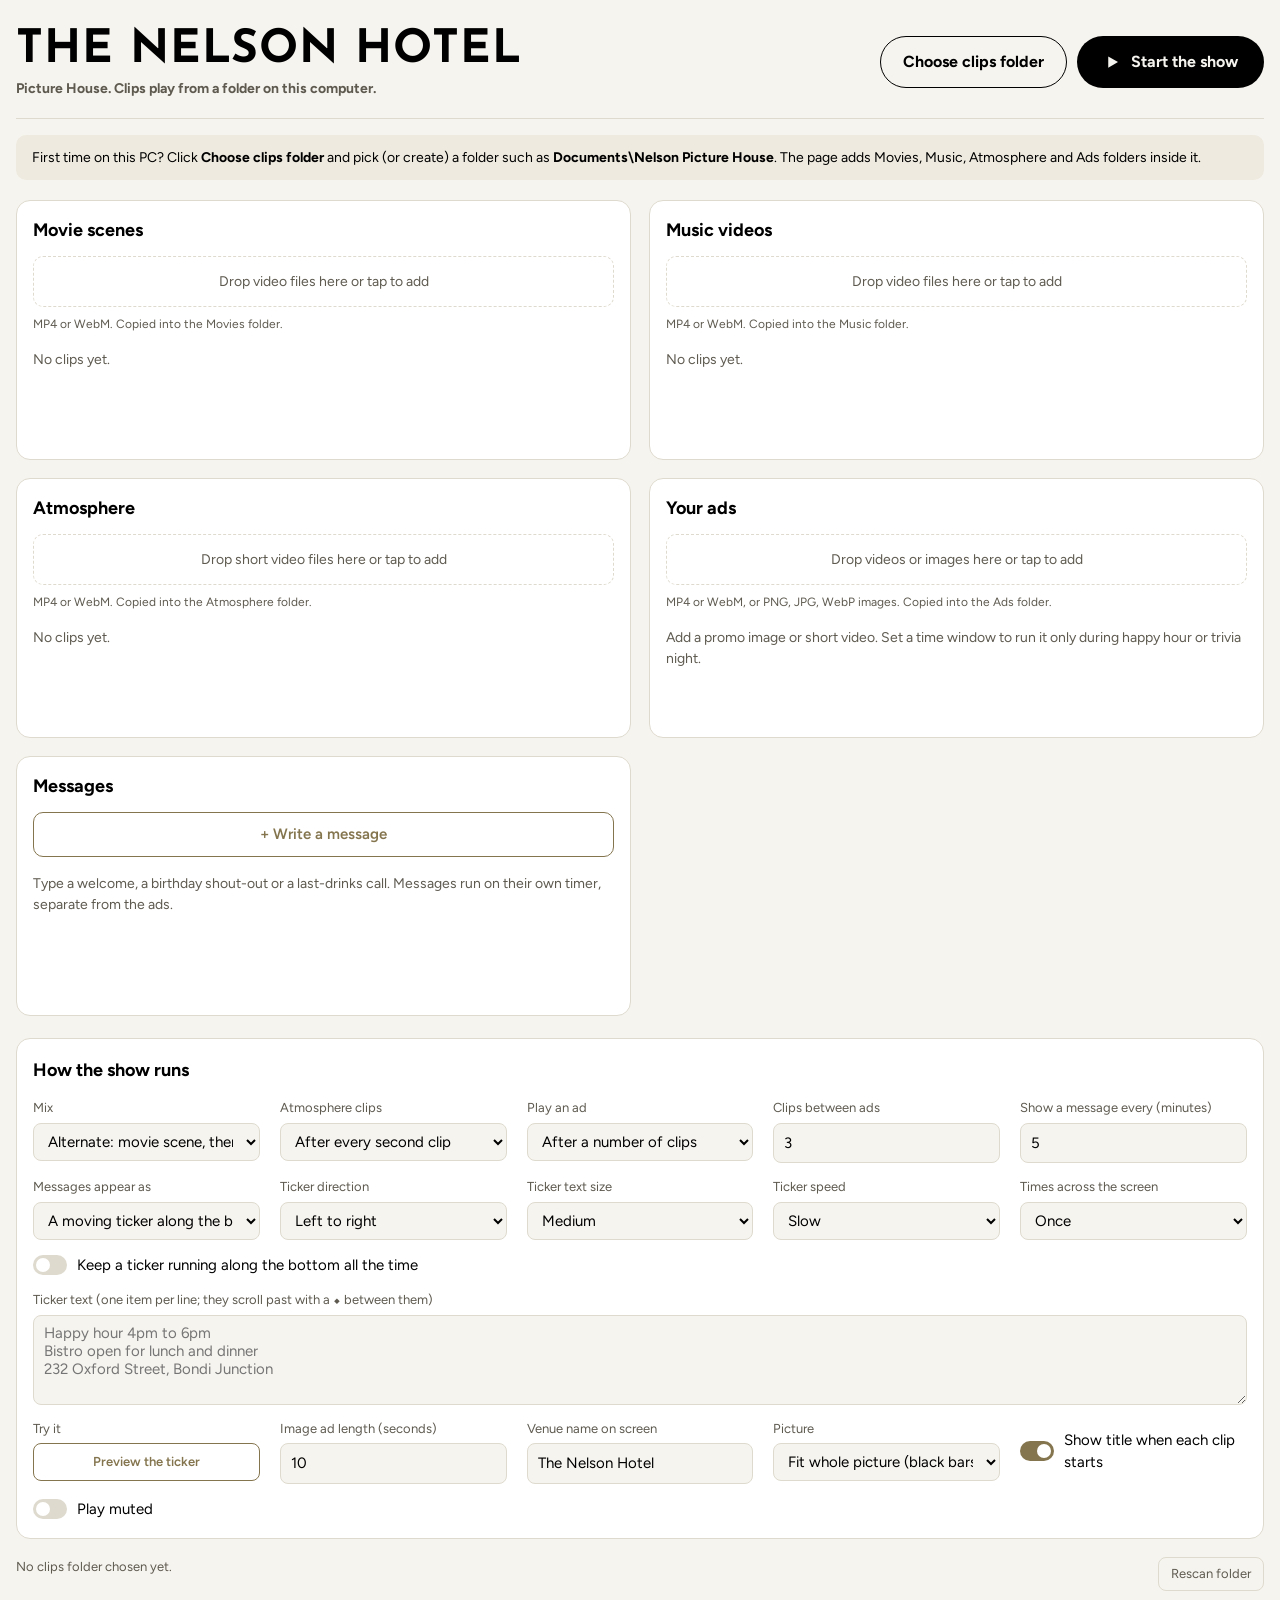
==== commit f71005e6: "Add editable always-on ticker to Nelson Picture House" ====
--- a/nelson/index.html
+++ b/nelson/index.html
@@ -139,6 +139,8 @@
 .opts{display:grid;grid-template-columns:repeat(auto-fit,minmax(210px,1fr));gap:14px 20px}
 .opt{display:flex;flex-direction:column;gap:5px;font-size:13px;color:var(--muted)}
 .opt select,.opt input[type=number],.opt input[type=text]{border:1px solid var(--line);background:var(--bg);border-radius:8px;padding:8px 10px;font-size:15px;color:var(--ink)}
+.opt.full{grid-column:1/-1}
+.opt textarea{border:1px solid var(--line);background:var(--bg);border-radius:8px;padding:8px 10px;font-size:15px;color:var(--ink);font-family:inherit;resize:vertical}
 .opt.inline{flex-direction:row;align-items:center;gap:10px;color:var(--ink);font-size:15px}
 .foot{margin-top:18px;color:var(--muted);font-size:13px;display:flex;justify-content:space-between;gap:12px;flex-wrap:wrap}
 .foot button{background:transparent;border:1px solid var(--line);border-radius:8px;padding:6px 12px;cursor:pointer;color:var(--muted)}
@@ -252,6 +254,10 @@
           <option value="3">Three times</option>
         </select>
       </label>
+      <label class="opt inline full"><span class="switch"><input type="checkbox" id="tkAlways"><span></span></span>Keep a ticker running along the bottom all the time</label>
+      <label class="opt full">Ticker text (one item per line; they scroll past with a ⬥ between them)
+        <textarea id="tkCustom" rows="4" placeholder="Happy hour 4pm to 6pm&#10;Bistro open for lunch and dinner&#10;232 Oxford Street, Bondi Junction"></textarea>
+      </label>
       <label class="opt tk"><span>Try it</span><button type="button" id="tkTest" class="tktest">Preview the ticker</button></label>
       <label class="opt bn">Message stays up for (seconds)
         <input type="number" id="msgDur" min="4" max="120" value="12">
@@ -393,7 +399,7 @@
 }
 
 /* ---------- Settings (kept in this browser) ---------- */
-const DEF={tkDir:"ltr",tkSize:"m",tkSpeed:"10",tkPasses:"1",msgEvery:5,msgStyle:"ticker",msgDur:12,atmos:"2",mix:"alternate",adMode:"clips",adEvery:3,imgDur:10,venue:"The Nelson Hotel",fit:"contain",showTitle:true,muted:false};
+const DEF={tkDir:"ltr",tkSize:"m",tkSpeed:"10",tkPasses:"1",msgEvery:5,msgStyle:"ticker",msgDur:12,atmos:"2",mix:"alternate",adMode:"clips",adEvery:3,imgDur:10,venue:"The Nelson Hotel",fit:"contain",showTitle:true,muted:false,tkAlways:false,tkCustom:""};
 let S={...DEF};
 try{const raw=localStorage.getItem("nelson-ph-settings");if(raw)S={...DEF,...JSON.parse(raw)}}catch(e){}
 let saveT=null;
@@ -401,13 +407,13 @@
   try{localStorage.setItem("nelson-ph-settings",JSON.stringify(S))}catch(e){}
 }
 function paintSettings(){
-  ["tkDir","tkSize","tkSpeed","tkPasses","msgEvery","msgStyle","msgDur","atmos","mix","adMode","adEvery","imgDur","venue","fit"].forEach(k=>{const el=$(k);if(document.activeElement!==el)el.value=S[k]});
-  ["showTitle","muted"].forEach(k=>$(k).checked=S[k]);
+  ["tkDir","tkSize","tkSpeed","tkPasses","msgEvery","msgStyle","msgDur","atmos","mix","adMode","adEvery","imgDur","venue","fit","tkCustom"].forEach(k=>{const el=$(k);if(document.activeElement!==el)el.value=S[k]});
+  ["showTitle","muted","tkAlways"].forEach(k=>$(k).checked=S[k]);
   syncLabels();
 }
 function bindSettings(){
-  ["tkDir","tkSize","tkSpeed","tkPasses","msgEvery","msgStyle","msgDur","atmos","mix","adMode","adEvery","imgDur","venue","fit"].forEach(k=>{const el=$(k);el.addEventListener("input",()=>{S[k]=el.type==="number"?Math.max(+el.min||0,+el.value||0):el.value;saveS();syncLabels()})});
-  ["showTitle","muted"].forEach(k=>{const el=$(k);el.addEventListener("change",()=>{S[k]=el.checked;saveS()})});
+  ["tkDir","tkSize","tkSpeed","tkPasses","msgEvery","msgStyle","msgDur","atmos","mix","adMode","adEvery","imgDur","venue","fit","tkCustom"].forEach(k=>{const el=$(k);el.addEventListener("input",()=>{S[k]=el.type==="number"?Math.max(+el.min||0,+el.value||0):el.value;saveS();syncLabels()})});
+  ["showTitle","muted","tkAlways"].forEach(k=>{const el=$(k);el.addEventListener("change",()=>{S[k]=el.checked;saveS()})});
   paintSettings();
 }
 function syncLabels(){
@@ -596,6 +602,7 @@
   const vn=(S.venue||"The Nelson Hotel").toLowerCase().replace(/ hotel$/,"");
   $("bVenue").style.display=($("bVenue").textContent!=="Tonight"&&m.name.toLowerCase().includes(vn))?"none":"";
   $("lower").classList.remove("show");clearTimeout(titleTimer);
+  if(tkAnim){tkAnim.cancel();tkAnim=null;$("ticker").classList.remove("show")}
   const bn=$("banner");bn.classList.add("reset");bn.classList.remove("out","show");void bn.offsetWidth;bn.classList.remove("reset");
   bn.classList.add("show");bannerUp=true;
   clearTimeout(bannerTimer);bannerTimer=setTimeout(hideBanner,Math.max(4,S.msgDur)*1000);
@@ -619,6 +626,20 @@
   tkAnim=tt.animate([{transform:`translate(${from}px,-50%)`},{transform:`translate(${to}px,-50%)`}],{duration:dur,iterations:passes,easing:"linear",delay:400});
   tkAnim.onfinish=()=>{hideTicker()};
 }
+function standingLines(){return String(S.tkCustom||"").split("\n").map(s=>s.trim()).filter(Boolean)}
+function runStanding(){
+  const lines=standingLines();if(!lines.length)return;
+  const tk=$("ticker"),tt=$("tkText");
+  tk.className="show "+(S.tkSize||"m");
+  tt.innerHTML=lines.map(esc).join('<span class="dot">⬥</span>')+'<span class="dot">⬥</span>';
+  const W=tk.clientWidth,w=tt.scrollWidth,ltr=(S.tkDir||"ltr")==="ltr";
+  const from=ltr?-w:W,to=ltr?W:-w;
+  const pxps=(+S.tkSpeed||10)/100*window.innerWidth;
+  if(tkAnim)tkAnim.cancel();
+  tt.style.transform=`translate(${from}px,-50%)`;
+  tkAnim=tt.animate([{transform:`translate(${from}px,-50%)`},{transform:`translate(${to}px,-50%)`}],{duration:(W+w)/pxps*1000,iterations:1,easing:"linear"});
+  tkAnim.onfinish=()=>{tkAnim=null;if(playing&&!paused&&S.tkAlways&&!bannerUp&&!(curItem&&curItem.cat==="ads"))runStanding();else tk.classList.remove("show")};
+}
 function hideTicker(){const tk=$("ticker");tk.classList.remove("show");if(tkAnim){tkAnim.cancel();tkAnim=null}
   bannerUp=false;const d=tkDone;tkDone=null;if(d)setTimeout(d,500)}
 function showMsgOverlay(m,onDone){if(S.msgStyle==="ticker")showTicker(m,onDone);else{showBanner(m);if(onDone)setTimeout(onDone,Math.max(4,S.msgDur)*1000+900)}}
@@ -627,9 +648,10 @@
     setTimeout(()=>{if(!bn.classList.contains("show")){bn.classList.add("reset");bn.classList.remove("out");void bn.offsetWidth;bn.classList.remove("reset")}},950)}
   bannerUp=false}
 function msgTick(){
-  if(!playing||paused||S.msgStyle==="full"||bannerUp||single)return;
+  if(!playing||paused||single)return;
   if(curItem&&curItem.cat==="ads")return;
-  if(msgDue()){const m=pickMsg();if(m)showMsgOverlay(m)}
+  if(S.msgStyle!=="full"&&!bannerUp&&msgDue()){const m=pickMsg();if(m){showMsgOverlay(m);return}}
+  if(S.tkAlways&&!bannerUp&&!tkAnim)runStanding();
 }
 function next(){
   if(S.msgStyle==="full"&&msgDue()){const m=pickMsg();if(m)return m}
@@ -742,7 +764,7 @@
 function cleanup(u){}
 function showTitle(it){
   clearTimeout(titleTimer);const l=$("lower");
-  if(!S.showTitle||bannerUp){l.classList.remove("show");return}
+  if(!S.showTitle||bannerUp||(S.tkAlways&&standingLines().length)){l.classList.remove("show");return}
   $("lVenue").textContent=S.venue||"";$("lTitle").textContent=it.name;
   l.classList.add("show");titleTimer=setTimeout(()=>l.classList.remove("show"),6000);
 }
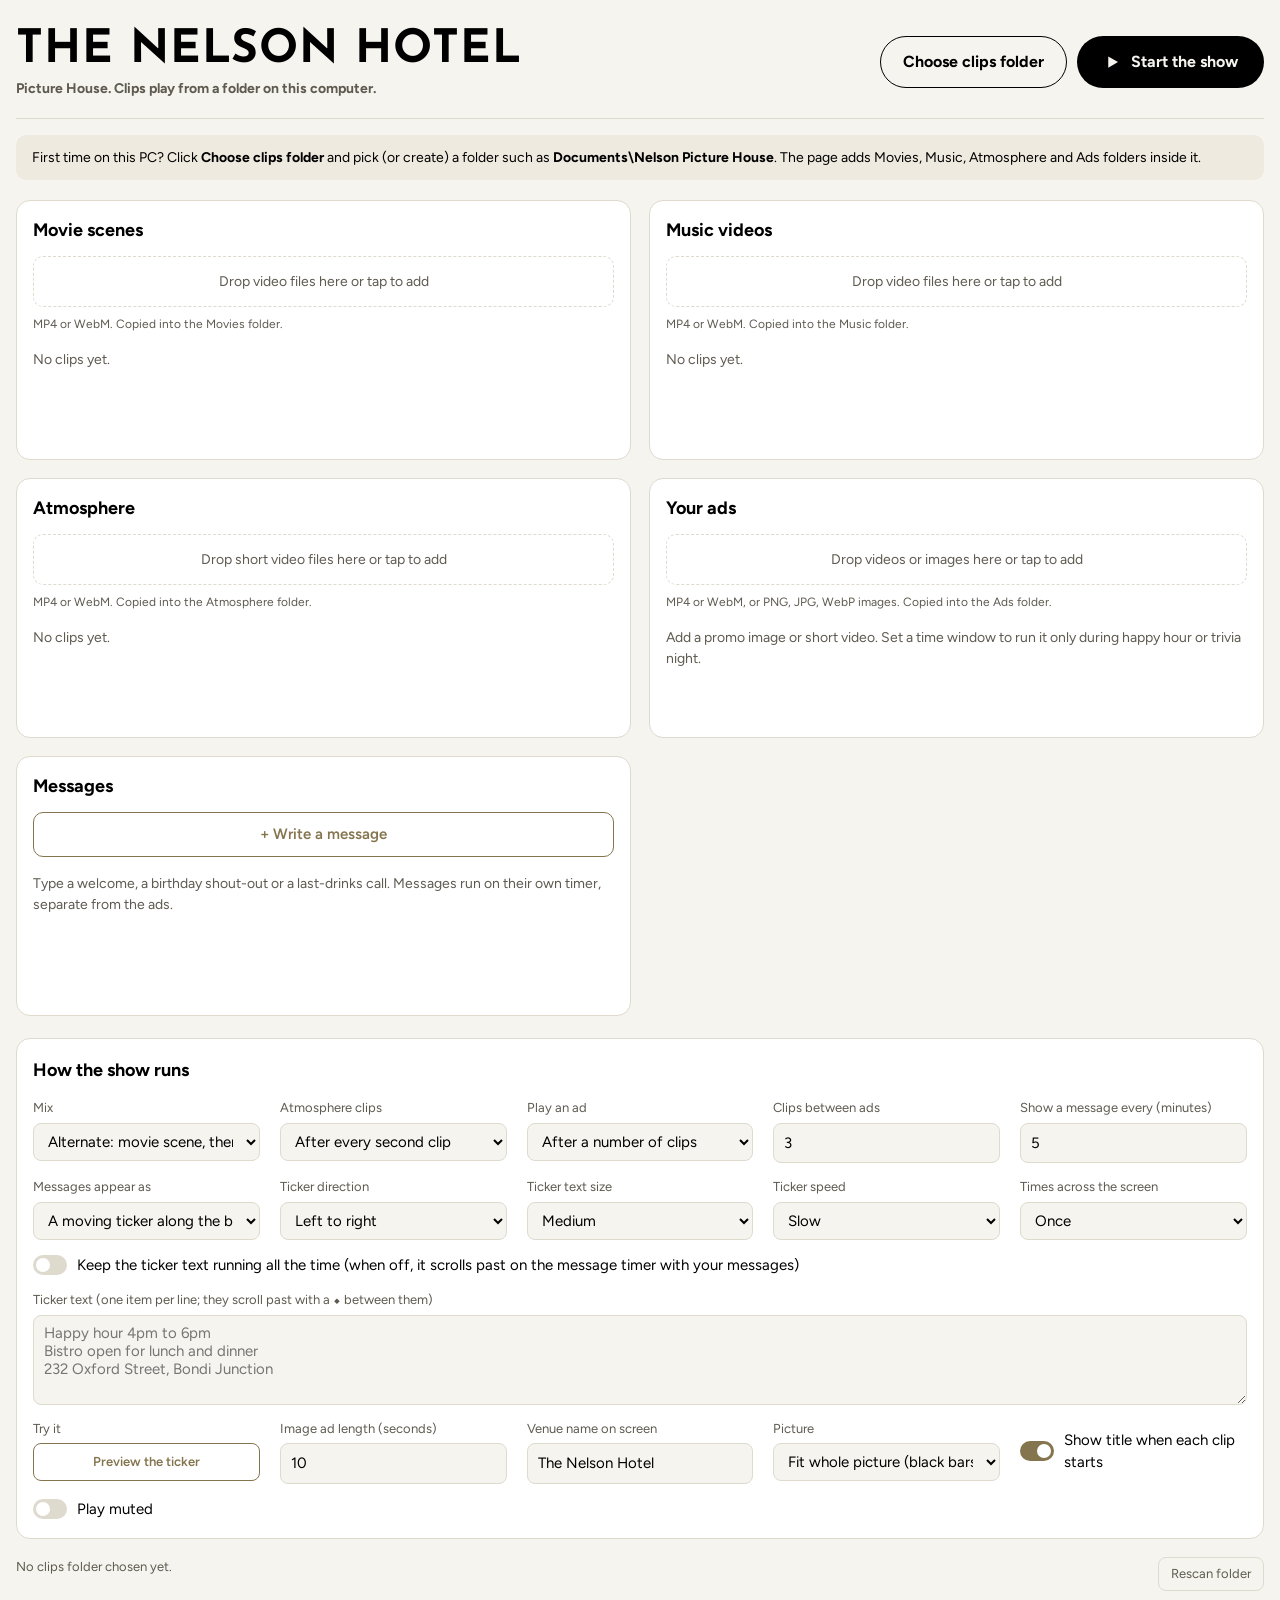
==== commit f040e076: "Ticker text also runs on the message timer when always-on is off" ====
--- a/nelson/index.html
+++ b/nelson/index.html
@@ -254,7 +254,7 @@
           <option value="3">Three times</option>
         </select>
       </label>
-      <label class="opt inline full"><span class="switch"><input type="checkbox" id="tkAlways"><span></span></span>Keep a ticker running along the bottom all the time</label>
+      <label class="opt inline full"><span class="switch"><input type="checkbox" id="tkAlways"><span></span></span>Keep the ticker text running all the time (when off, it scrolls past on the message timer with your messages)</label>
       <label class="opt full">Ticker text (one item per line; they scroll past with a ⬥ between them)
         <textarea id="tkCustom" rows="4" placeholder="Happy hour 4pm to 6pm&#10;Bistro open for lunch and dinner&#10;232 Oxford Street, Bondi Junction"></textarea>
       </label>
@@ -593,7 +593,7 @@
   return Date.now()-lastAdAt>=S.adEvery*60000;
 }
 let lastMsgAt=0,msgIdx=0,msgTimer=null,bannerTimer=null,bannerUp=false,queueMsgNow=false;
-function liveMsgs(){return pool("msgs").filter(adLive)}
+function liveMsgs(){const m=pool("msgs").filter(adLive);if(!S.tkAlways&&standingLines().length)m.push({id:"ticker-text",cat:"msgs",type:"text/message",name:standingLines().join("  ⬥  "),sub:"",days:[]});return m}
 function msgDue(){return queueMsgNow||Date.now()-lastMsgAt>=Math.max(1,S.msgEvery)*60000}
 function pickMsg(){const m=liveMsgs();if(!m.length)return null;const x=m[msgIdx%m.length];msgIdx++;lastMsgAt=Date.now();queueMsgNow=false;return x}
 function showBanner(m){
@@ -613,7 +613,7 @@
   const tk=$("ticker"),tt=$("tkText");
   tk.className="show "+(S.tkSize||"m");
   const lab=msgLabel(m);
-  tt.innerHTML=(lab?`<span class="tv">${esc(lab)}</span>`:"")+esc(m.name)+(m.sub?`<span class="dot">⬥</span><span class="ts">${esc(m.sub)}</span>`:"");
+  tt.innerHTML=m.id==="ticker-text"?standingLines().map(esc).join('<span class="dot">⬥</span>'):((lab?`<span class="tv">${esc(lab)}</span>`:"")+esc(m.name)+(m.sub?`<span class="dot">⬥</span><span class="ts">${esc(m.sub)}</span>`:""));
   $("lower").classList.remove("show");clearTimeout(titleTimer);
   bannerUp=true;tkDone=onDone||null;
   const W=tk.clientWidth,w=tt.scrollWidth,ltr=(S.tkDir||"ltr")==="ltr";
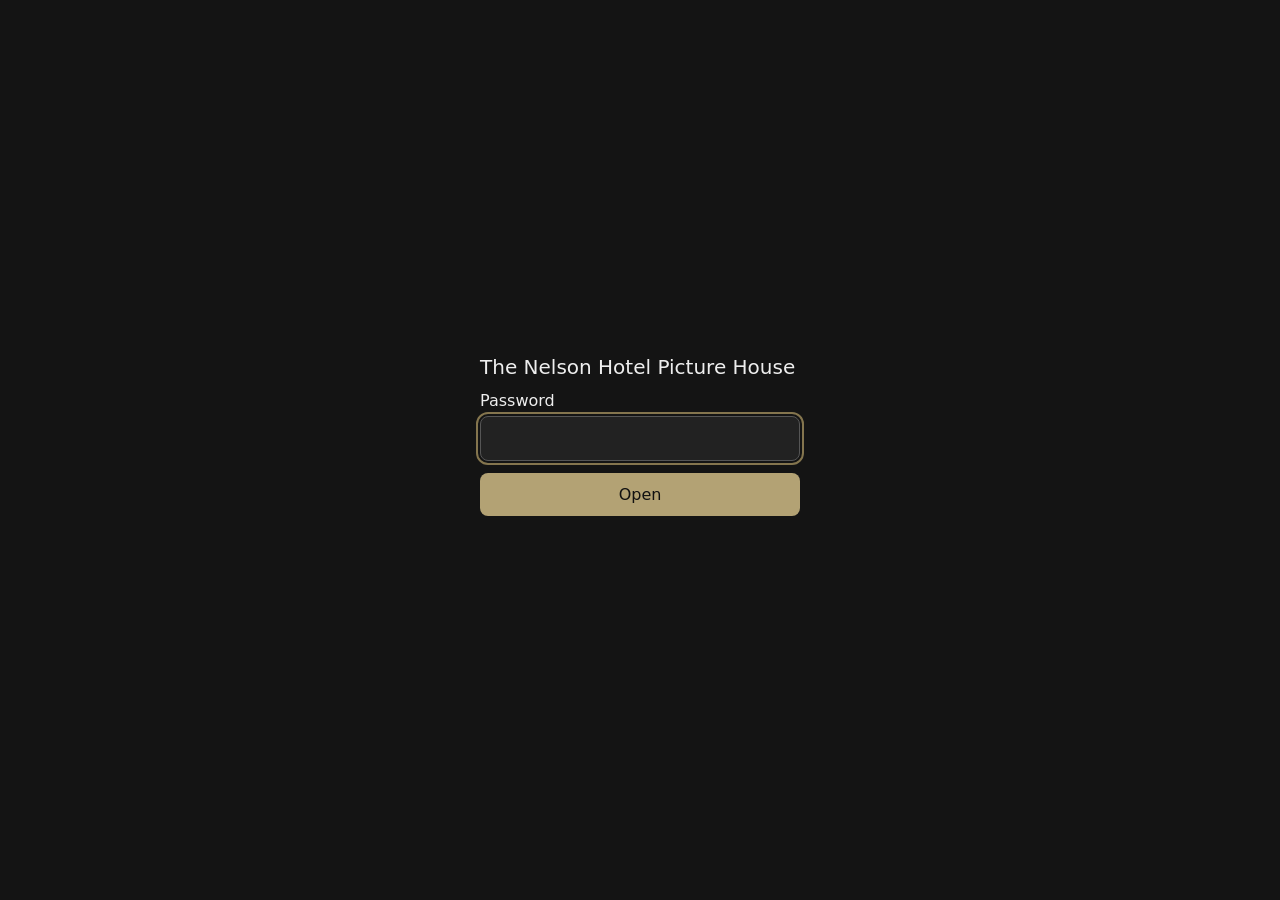
==== commit d0ceaed2: "Add password screen to Nelson Picture House" ====
--- a/nelson/index.html
+++ b/nelson/index.html
@@ -1,6 +1,8 @@
 <!DOCTYPE html>
 <html lang="en-AU">
 <head>
+<style id="abbGateCss">html.abb-locked body>*:not(#abbGate){display:none!important}#abbGate{position:fixed;inset:0;display:flex;align-items:center;justify-content:center;background:#141414;color:#eee;font:16px system-ui,sans-serif;z-index:2147483647}#abbGate form{display:flex;flex-direction:column;gap:12px;width:min(320px,86vw)}#abbGate input,#abbGate button{font:inherit;padding:12px;border-radius:8px;border:1px solid #555;box-sizing:border-box;width:100%}#abbGate input{background:#222;color:#fff;margin-top:6px}#abbGate button{background:#B3A274;color:#111;border:0;cursor:pointer}#abbGate .e{color:#f88;min-height:1.2em;font-size:14px}</style>
+<script>(function(){var V="nelson",H="507d4b3b03aa9df9bcf525fc8a1bd4507eb1c507f187e6194440b597202b5977",K="abbGate:"+V,ok=false;try{ok=localStorage.getItem(K)===H}catch(e){}if(ok)return;document.documentElement.classList.add("abb-locked");function show(){if(document.getElementById("abbGate"))return;var d=document.createElement("div");d.id="abbGate";d.innerHTML='<form><div style="font-size:20px">The Nelson Hotel Picture House</div><label>Password<input type="password" autocomplete="current-password" required></label><button>Open</button><div class="e"></div></form>';document.body.appendChild(d);var f=d.querySelector("form"),i=d.querySelector("input"),e=d.querySelector(".e");i.focus();f.onsubmit=async function(ev){ev.preventDefault();var b=new TextEncoder().encode("abb:"+V+":"+i.value.trim());var h=Array.from(new Uint8Array(await crypto.subtle.digest("SHA-256",b))).map(function(x){return x.toString(16).padStart(2,"0")}).join("");if(h===H){try{localStorage.setItem(K,H)}catch(x){}document.documentElement.classList.remove("abb-locked");d.remove()}else{e.textContent="Wrong password";i.select()}}}if(document.body)show();else document.addEventListener("DOMContentLoaded",show)})();</script>
 <meta charset="utf-8">
 <meta name="viewport" content="width=device-width, initial-scale=1, viewport-fit=cover">
 <title>The Nelson Hotel Picture House</title>
